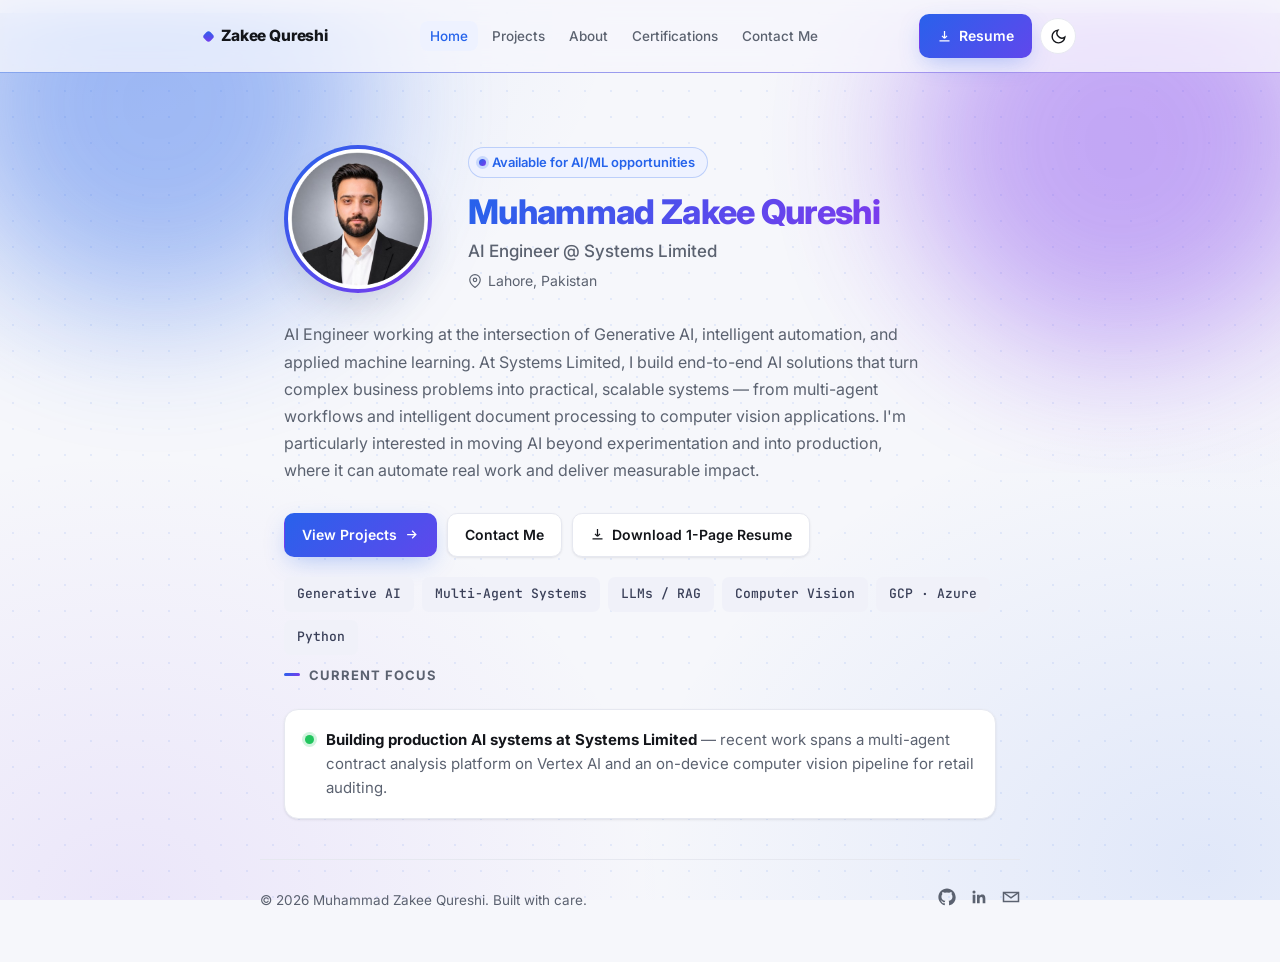
==== index.html @ 6c1849e6 "Initial commit: AI Engineer portfolio site Static site with Home, Projects, About, Certifications, a" ====
<!doctype html>
<html lang="en">
<head>
<meta charset="UTF-8" />
<meta name="viewport" content="width=device-width, initial-scale=1, viewport-fit=cover" />
<title>Muhammad Zakee Qureshi — AI Engineer</title>
<meta name="description" content="AI Engineer specializing in Generative AI, multi-agent systems, and applied machine learning. Portfolio of production AI projects by Muhammad Zakee Qureshi." />
<link rel="icon" href="data:,">
<link rel="preconnect" href="https://fonts.googleapis.com">
<link rel="preconnect" href="https://fonts.gstatic.com" crossorigin>
<link href="https://fonts.googleapis.com/css2?family=Inter:wght@400;500;600;700;800&family=JetBrains+Mono:wght@400;500&display=swap" rel="stylesheet">
<link rel="stylesheet" href="css/style.css" />
<script>
  try {
    var t = localStorage.getItem("theme");
    if (t) document.documentElement.setAttribute("data-theme", t);
  } catch (e) {}
</script>
</head>
<body>

<nav class="nav">
  <div class="nav__inner">
    <a href="index.html" class="nav__brand"><span class="dot"></span>Zakee Qureshi</a>
    <ul class="nav__links" data-nav-links>
      <li><a href="index.html" class="nav__link is-active">Home</a></li>
      <li><a href="projects.html" class="nav__link">Projects</a></li>
      <li><a href="about.html" class="nav__link">About</a></li>
      <li><a href="certifications.html" class="nav__link">Certifications</a></li>
      <li><a href="contact.html" class="nav__link">Contact Me</a></li>
      <li class="nav__cta-mobile">
        <a href="assets/resume.pdf" download class="btn btn-primary" style="width:100%;justify-content:center;">
          <svg viewBox="0 0 24 24" fill="none" stroke="currentColor" stroke-width="2"><path d="M12 3v12m0 0l-4-4m4 4l4-4M4 19h16"/></svg>
          Download Resume
        </a>
      </li>
    </ul>
    <div class="nav__actions">
      <a href="assets/resume.pdf" download class="btn btn-primary nav__resume-btn">
        <svg viewBox="0 0 24 24" fill="none" stroke="currentColor" stroke-width="2"><path d="M12 3v12m0 0l-4-4m4 4l4-4M4 19h16"/></svg>
        <span>Resume</span>
      </a>
      <button class="theme-toggle" data-theme-toggle aria-label="Toggle dark mode">
        <svg class="icon-moon" viewBox="0 0 24 24" fill="none" stroke="currentColor" stroke-width="2"><path d="M21 12.79A9 9 0 1111.21 3 7 7 0 0021 12.79z"/></svg>
        <svg class="icon-sun" viewBox="0 0 24 24" fill="none" stroke="currentColor" stroke-width="2"><circle cx="12" cy="12" r="4"/><path d="M12 2v2m0 16v2M4.93 4.93l1.41 1.41m11.32 11.32l1.41 1.41M2 12h2m16 0h2M4.93 19.07l1.41-1.41M17.66 6.34l1.41-1.41"/></svg>
      </button>
      <button class="nav__toggle" data-nav-toggle aria-label="Toggle menu" aria-expanded="false">
        <svg viewBox="0 0 24 24" fill="none" stroke="currentColor" stroke-width="2"><path d="M4 7h16M4 12h16M4 17h16"/></svg>
      </button>
    </div>
  </div>
</nav>

<main class="wrap">

  <section class="hero">
    <div class="bg-blobs" aria-hidden="true">
      <span class="blob blob--a"></span>
      <span class="blob blob--b"></span>
    </div>
    <div class="hero__grid">
      <span class="hero__photo-wrap">
        <img src="assets/profile.png" alt="Muhammad Zakee Qureshi" class="hero__photo" />
      </span>
      <div>
        <span class="eyebrow">Available for AI/ML opportunities</span>
        <h1>Muhammad Zakee Qureshi</h1>
        <p class="hero__role">AI Engineer @ Systems Limited</p>
        <p class="hero__loc">
          <svg viewBox="0 0 24 24" fill="none" stroke="currentColor" stroke-width="2"><path d="M21 10c0 7-9 13-9 13s-9-6-9-13a9 9 0 0118 0z"/><circle cx="12" cy="10" r="3"/></svg>
          Lahore, Pakistan
        </p>
      </div>
    </div>

    <p class="hero__bio">
      AI Engineer working at the intersection of Generative AI, intelligent automation, and applied
      machine learning. At Systems Limited, I build end-to-end AI solutions that turn complex
      business problems into practical, scalable systems — from multi-agent workflows and
      intelligent document processing to computer vision applications. I'm particularly interested
      in moving AI beyond experimentation and into production, where it can automate real work and
      deliver measurable impact.
    </p>

    <div class="hero__actions">
      <a href="projects.html" class="btn btn-primary">
        View Projects
        <svg viewBox="0 0 24 24" fill="none" stroke="currentColor" stroke-width="2"><path d="M5 12h14m-6-6l6 6-6 6"/></svg>
      </a>
      <a href="contact.html" class="btn btn-outline">Contact Me</a>
      <a href="assets/resume.pdf" download class="btn btn-outline">
        <svg viewBox="0 0 24 24" fill="none" stroke="currentColor" stroke-width="2"><path d="M12 3v12m0 0l-4-4m4 4l4-4M4 19h16"/></svg>
        Download 1-Page Resume
      </a>
    </div>

    <div class="chip-row">
      <span class="chip">Generative AI</span>
      <span class="chip">Multi-Agent Systems</span>
      <span class="chip">LLMs / RAG</span>
      <span class="chip">Computer Vision</span>
      <span class="chip">GCP · Azure</span>
      <span class="chip">Python</span>
    </div>
  </section>

  <section class="section">
    <div class="section__head">
      <h2 class="section__title">Current Focus</h2>
    </div>
    <div class="focus-card reveal">
      <span class="focus-dot"></span>
      <p>
        <strong>Building production AI systems at Systems Limited</strong> — recent work spans a
        multi-agent contract analysis platform on Vertex AI and an on-device computer vision pipeline
        for retail auditing.
      </p>
    </div>
  </section>

</main>

<footer class="footer wrap">
  <p>&copy; <span data-year></span> Muhammad Zakee Qureshi. Built with care.</p>
  <div class="footer__socials">
    <a href="https://github.com/zakee001" target="_blank" rel="noopener" aria-label="GitHub">
      <svg viewBox="0 0 24 24" fill="currentColor"><path d="M12 .5C5.73.5.5 5.73.5 12c0 5.1 3.29 9.42 7.86 10.95.58.1.79-.25.79-.56 0-.27-.01-1.17-.02-2.12-3.2.7-3.88-1.36-3.88-1.36-.52-1.33-1.28-1.68-1.28-1.68-1.04-.71.08-.7.08-.7 1.15.08 1.76 1.18 1.76 1.18 1.03 1.75 2.69 1.25 3.34.96.1-.74.4-1.25.73-1.54-2.56-.29-5.26-1.28-5.26-5.7 0-1.26.45-2.29 1.18-3.1-.12-.29-.51-1.46.11-3.05 0 0 .96-.31 3.15 1.18a10.9 10.9 0 015.73 0c2.19-1.49 3.15-1.18 3.15-1.18.62 1.59.23 2.76.11 3.05.74.81 1.18 1.84 1.18 3.1 0 4.43-2.7 5.4-5.27 5.69.41.36.78 1.08.78 2.17 0 1.57-.01 2.83-.01 3.22 0 .31.2.67.8.56A10.52 10.52 0 0023.5 12c0-6.27-5.23-11.5-11.5-11.5z"/></svg>
    </a>
    <a href="https://www.linkedin.com/in/muhammad-zakee-a6928b1bb/" target="_blank" rel="noopener" aria-label="LinkedIn">
      <svg viewBox="0 0 24 24" fill="currentColor"><path d="M20.45 20.45h-3.56v-5.57c0-1.33-.02-3.04-1.85-3.04-1.86 0-2.14 1.45-2.14 2.94v5.67H9.34V9h3.41v1.56h.05c.48-.9 1.64-1.85 3.37-1.85 3.6 0 4.27 2.37 4.27 5.45v6.29zM5.34 7.43a2.07 2.07 0 11.01-4.14 2.07 2.07 0 01-.01 4.14zM7.12 20.45H3.56V9h3.56v11.45z"/></svg>
    </a>
    <a href="mailto:zakee8979@gmail.com" aria-label="Email">
      <svg viewBox="0 0 24 24" fill="none" stroke="currentColor" stroke-width="2"><path d="M4 4h16v16H4z" opacity="0"/><path d="M22 6l-10 7L2 6"/><path d="M2 6h20v12H2z"/></svg>
    </a>
  </div>
</footer>

<script src="js/script.js"></script>
</body>
</html>
---- css/style.css ----
/* ===== Design tokens ===== */
:root {
  --bg: #f6f7fb;
  --bg-elevated: #ffffff;
  --text: #13151a;
  --text-muted: #5b6270;
  --border: #e6e8f0;
  --accent: #2563eb;
  --accent-2: #7c3aed;
  --accent-soft: #eef2ff;
  --accent-2-soft: #f3ebff;
  --accent-contrast: #ffffff;
  --tag-bg: #f0f1f9;
  --tag-text: #393f58;
  --dot: rgba(37, 99, 235, 0.09);
  --mesh-a: rgba(37, 99, 235, 0.10);
  --mesh-b: rgba(124, 58, 237, 0.09);
  --shadow: 0 1px 2px rgba(16, 24, 40, 0.04), 0 1px 3px rgba(16, 24, 40, 0.06);
  --shadow-lg: 0 10px 15px -3px rgba(30, 41, 90, 0.08), 0 4px 6px -4px rgba(30, 41, 90, 0.08);
  --shadow-xl: 0 20px 40px -12px rgba(30, 41, 90, 0.18);
  --glow: 0 8px 24px -6px rgba(37, 99, 235, 0.35);
  --radius: 14px;
  --max-width: 760px;
  --gradient: linear-gradient(135deg, var(--accent), var(--accent-2));
  --font-sans: "Inter", -apple-system, BlinkMacSystemFont, "Segoe UI", Roboto, Helvetica, Arial, sans-serif;
  --font-mono: "JetBrains Mono", ui-monospace, SFMono-Regular, Menlo, Consolas, monospace;
}

:root[data-theme="dark"] {
  --bg: #090a10;
  --bg-elevated: #14161f;
  --text: #e8eaed;
  --text-muted: #9aa1ae;
  --border: #262a38;
  --accent: #5b9dff;
  --accent-2: #a78bfa;
  --accent-soft: #182240;
  --accent-2-soft: #241c3d;
  --accent-contrast: #0b0d12;
  --tag-bg: #1b1e2c;
  --tag-text: #c3cbdb;
  --dot: rgba(91, 157, 255, 0.09);
  --mesh-a: rgba(91, 157, 255, 0.055);
  --mesh-b: rgba(167, 139, 250, 0.05);
  --shadow: 0 1px 2px rgba(0, 0, 0, 0.3);
  --shadow-lg: 0 10px 20px -6px rgba(0, 0, 0, 0.45);
  --shadow-xl: 0 24px 48px -12px rgba(0, 0, 0, 0.6);
  --glow: 0 8px 28px -6px rgba(91, 157, 255, 0.35);
}

@media (prefers-color-scheme: dark) {
  :root:not([data-theme="light"]) {
    --bg: #090a10;
    --bg-elevated: #14161f;
    --text: #e8eaed;
    --text-muted: #9aa1ae;
    --border: #262a38;
    --accent: #5b9dff;
    --accent-2: #a78bfa;
    --accent-soft: #182240;
    --accent-2-soft: #241c3d;
    --accent-contrast: #0b0d12;
    --tag-bg: #1b1e2c;
    --tag-text: #c3cbdb;
    --dot: rgba(91, 157, 255, 0.09);
    --mesh-a: rgba(91, 157, 255, 0.055);
    --mesh-b: rgba(167, 139, 250, 0.05);
    --shadow: 0 1px 2px rgba(0, 0, 0, 0.3);
    --shadow-lg: 0 10px 20px -6px rgba(0, 0, 0, 0.45);
    --shadow-xl: 0 24px 48px -12px rgba(0, 0, 0, 0.6);
    --glow: 0 8px 28px -6px rgba(91, 157, 255, 0.35);
  }
}

/* ===== Reset ===== */
* { box-sizing: border-box; }
html { -webkit-text-size-adjust: 100%; overflow-x: hidden; }
body {
  margin: 0;
  overflow-x: hidden;
  background-color: var(--bg);
  background-image:
    radial-gradient(var(--dot) 1.4px, transparent 1.4px),
    radial-gradient(ellipse 900px 650px at 6% 0%, var(--mesh-a), transparent 60%),
    radial-gradient(ellipse 800px 650px at 96% 12%, var(--mesh-b), transparent 60%),
    radial-gradient(ellipse 900px 750px at 10% 100%, var(--mesh-b), transparent 60%),
    radial-gradient(ellipse 950px 750px at 94% 96%, var(--mesh-a), transparent 60%);
  background-size: 26px 26px, cover, cover, cover, cover;
  background-repeat: repeat, no-repeat, no-repeat, no-repeat, no-repeat;
  background-attachment: fixed, fixed, fixed, fixed, fixed;
  color: var(--text);
  font-family: var(--font-sans);
  font-size: 16px;
  line-height: 1.6;
  -webkit-font-smoothing: antialiased;
  transition: background-color 0.2s ease, color 0.2s ease;
}
img { max-width: 100%; display: block; }
a { color: inherit; text-decoration: none; }
h1, h2, h3, h4, p, ul, figure { margin: 0; }
ul { padding: 0; list-style: none; }
button { font-family: inherit; cursor: pointer; }

/* ===== Layout shell ===== */
.wrap {
  max-width: var(--max-width);
  margin: 0 auto;
  padding: 0 24px;
}

/* ===== Nav ===== */
.nav {
  position: sticky;
  top: 0;
  z-index: 50;
  isolation: isolate;
  background: color-mix(in srgb, var(--bg) 78%, transparent);
  backdrop-filter: blur(14px) saturate(140%);
  -webkit-backdrop-filter: blur(14px) saturate(140%);
  border-bottom: 1px solid var(--border);
}
.nav::after {
  content: "";
  position: absolute;
  left: 0; right: 0; bottom: -1px;
  height: 1px;
  background: var(--gradient);
  opacity: 0.5;
}
.nav__inner {
  max-width: 920px;
  margin: 0 auto;
  padding: 14px 24px;
  display: flex;
  align-items: center;
  justify-content: space-between;
  gap: 14px;
}
.nav__brand {
  font-weight: 800;
  font-size: 15.5px;
  letter-spacing: -0.01em;
  white-space: nowrap;
  display: flex;
  align-items: center;
  gap: 8px;
}
.nav__brand .dot {
  width: 9px; height: 9px; border-radius: 3px;
  background: var(--gradient);
  flex-shrink: 0;
  transform: rotate(45deg);
}
.nav__links {
  display: flex;
  align-items: center;
  gap: 4px;
}
.nav__link {
  padding: 7px 10px;
  border-radius: 8px;
  font-size: 13.5px;
  font-weight: 500;
  color: var(--text-muted);
  white-space: nowrap;
  transition: color 0.15s ease, background-color 0.15s ease;
}
.nav__link:hover { color: var(--text); background: var(--tag-bg); }
.nav__link.is-active { color: var(--accent); background: var(--accent-soft); }

.nav__actions { display: flex; align-items: center; gap: 8px; }

.theme-toggle {
  width: 36px;
  height: 36px;
  border-radius: 50%;
  border: 1px solid var(--border);
  background: var(--bg-elevated);
  color: var(--text);
  display: flex;
  align-items: center;
  justify-content: center;
  flex-shrink: 0;
}
.theme-toggle svg { width: 17px; height: 17px; }
.theme-toggle .icon-sun { display: none; }
:root[data-theme="dark"] .theme-toggle .icon-moon { display: none; }
:root[data-theme="dark"] .theme-toggle .icon-sun { display: block; }

.btn {
  display: inline-flex;
  align-items: center;
  gap: 7px;
  padding: 10px 17px;
  border-radius: 10px;
  font-size: 14px;
  font-weight: 600;
  border: 1px solid transparent;
  white-space: nowrap;
  transition: transform 0.15s ease, box-shadow 0.15s ease, opacity 0.15s ease, background-color 0.15s ease;
}
.btn-primary {
  background: var(--gradient);
  background-size: 160% 160%;
  background-position: 0% 50%;
  color: var(--accent-contrast);
  box-shadow: var(--glow);
}
.btn-primary:hover { background-position: 100% 50%; transform: translateY(-1px); box-shadow: var(--shadow-xl); }
.btn-primary:active { transform: translateY(0); }
.btn-outline { background: var(--bg-elevated); border-color: var(--border); color: var(--text); box-shadow: var(--shadow); }
.btn-outline:hover { border-color: var(--accent); color: var(--accent); transform: translateY(-1px); box-shadow: var(--shadow-lg); }
.btn svg { width: 15px; height: 15px; }

.nav__toggle {
  display: none;
  width: 36px;
  height: 36px;
  border-radius: 8px;
  border: 1px solid var(--border);
  background: var(--bg-elevated);
  align-items: center;
  justify-content: center;
  color: var(--text);
  transition: border-color 0.15s ease, color 0.15s ease;
}
.nav__toggle:hover { border-color: var(--accent); color: var(--accent); }
.nav__toggle svg { width: 18px; height: 18px; }
.theme-toggle { transition: border-color 0.15s ease, color 0.15s ease, transform 0.15s ease; }
.theme-toggle:hover { border-color: var(--accent); color: var(--accent); transform: rotate(-12deg); }

/* ===== Hero ===== */
.hero {
  position: relative;
  padding: 72px 0 8px;
}
.bg-blobs {
  position: absolute;
  top: -60px;
  left: 50%;
  width: 100vw;
  height: 460px;
  transform: translateX(-50%);
  z-index: -1;
  overflow: hidden;
  pointer-events: none;
}
.blob {
  position: absolute;
  border-radius: 50%;
  filter: blur(70px);
  opacity: 0.38;
  will-change: transform;
}
:root[data-theme="dark"] .blob { opacity: 0.28; }
.blob--a {
  width: 420px; height: 420px;
  background: var(--accent);
  top: -120px; left: -4%;
  animation: float-a 20s ease-in-out infinite;
}
.blob--b {
  width: 420px; height: 420px;
  background: var(--accent-2);
  top: -80px; right: -4%;
  animation: float-b 24s ease-in-out infinite;
}
@keyframes float-a {
  0%, 100% { transform: translate(0, 0) scale(1); }
  50% { transform: translate(40px, 50px) scale(1.08); }
}
@keyframes float-b {
  0%, 100% { transform: translate(0, 0) scale(1); }
  50% { transform: translate(-50px, 30px) scale(1.05); }
}
@media (prefers-reduced-motion: reduce) {
  .blob { animation: none; }
}
.hero__grid {
  display: flex;
  align-items: center;
  gap: 36px;
}
.hero__photo-wrap {
  flex-shrink: 0;
  width: 148px;
  height: 148px;
  border-radius: 50%;
  padding: 4px;
  background: var(--gradient);
  box-shadow: var(--shadow-xl);
}
.hero__photo {
  width: 100%;
  height: 100%;
  border-radius: 50%;
  object-fit: cover;
  display: block;
  border: 3px solid var(--bg-elevated);
  background: var(--bg-elevated);
}
.eyebrow {
  display: inline-flex;
  align-items: center;
  gap: 6px;
  font-size: 13px;
  font-weight: 600;
  color: var(--accent);
  background: var(--accent-soft);
  border: 1px solid color-mix(in srgb, var(--accent) 25%, transparent);
  padding: 4px 12px 4px 10px;
  border-radius: 20px;
  margin-bottom: 14px;
}
.eyebrow::before {
  content: "";
  width: 7px; height: 7px; border-radius: 50%;
  background: var(--gradient);
  box-shadow: 0 0 0 3px color-mix(in srgb, var(--accent) 18%, transparent);
}
.hero h1 {
  font-size: 34px;
  font-weight: 800;
  letter-spacing: -0.02em;
  line-height: 1.2;
  margin-bottom: 6px;
  background: var(--gradient);
  -webkit-background-clip: text;
  background-clip: text;
  color: transparent;
}
.hero__role {
  font-size: 17px;
  color: var(--text-muted);
  font-weight: 500;
  margin-bottom: 4px;
}
.hero__loc {
  font-size: 14px;
  color: var(--text-muted);
  display: flex;
  align-items: center;
  gap: 6px;
}
.hero__loc svg { width: 14px; height: 14px; }

.hero__bio {
  margin-top: 28px;
  font-size: 16px;
  color: var(--text-muted);
  max-width: 64ch;
  line-height: 1.7;
}

.hero__actions {
  margin-top: 28px;
  display: flex;
  flex-wrap: wrap;
  gap: 10px;
}

/* ===== Section ===== */
.section { padding: 40px 0; }
.section + .section { border-top: 1px solid var(--border); }
.hero + .section { padding-top: 2px; }
.section__head {
  display: flex;
  align-items: baseline;
  justify-content: space-between;
  margin-bottom: 24px;
}
.section__title {
  font-size: 13px;
  font-weight: 700;
  text-transform: uppercase;
  letter-spacing: 0.08em;
  color: var(--text-muted);
  display: flex;
  align-items: center;
  gap: 9px;
}
.section__title::before {
  content: "";
  width: 16px; height: 3px; border-radius: 2px;
  background: var(--gradient);
  display: inline-block;
}
.section__link {
  font-size: 14px;
  font-weight: 600;
  color: var(--accent);
}

/* ===== Stack / focus tags on home ===== */
.chip-row {
  display: flex;
  flex-wrap: wrap;
  gap: 8px;
  margin-top: 20px;
}
.chip {
  font-size: 13px;
  font-weight: 500;
  padding: 6px 12px;
  border-radius: 7px;
  background: var(--tag-bg);
  color: var(--tag-text);
  font-family: var(--font-mono);
  border: 1px solid transparent;
  transition: border-color 0.15s ease, color 0.15s ease, transform 0.15s ease;
}
.chip:hover { border-color: var(--accent); color: var(--accent); transform: translateY(-1px); }

/* ===== Current focus card (home) ===== */
.focus-card {
  margin-top: 16px;
  padding: 18px 20px;
  border-radius: var(--radius);
  border: 1px solid var(--border);
  background: var(--bg-elevated);
  box-shadow: var(--shadow);
  font-size: 15px;
  color: var(--text-muted);
  display: flex;
  gap: 12px;
  align-items: flex-start;
}
.focus-card strong { color: var(--text); }
.focus-dot {
  width: 9px; height: 9px; border-radius: 50%;
  background: #22c55e; margin-top: 7px; flex-shrink: 0;
  box-shadow: 0 0 0 3px color-mix(in srgb, #22c55e 20%, transparent);
}

/* ===== Project cards ===== */
.project-list { display: flex; flex-direction: column; gap: 16px; }
.project-card {
  position: relative;
  padding: 24px;
  border-radius: var(--radius);
  border: 1px solid var(--border);
  background: var(--bg-elevated);
  box-shadow: var(--shadow);
  overflow: hidden;
  transition: transform 0.2s ease, box-shadow 0.2s ease, border-color 0.2s ease;
}
.project-card::before {
  content: "";
  position: absolute;
  top: 0; left: 0; right: 0;
  height: 3px;
  background: var(--gradient);
  transform: scaleX(0);
  transform-origin: left;
  transition: transform 0.3s ease;
}
.project-card:hover {
  box-shadow: var(--shadow-xl);
  transform: translateY(-4px);
  border-color: color-mix(in srgb, var(--accent) 30%, var(--border));
}
.project-card:hover::before { transform: scaleX(1); }
.project-card__num {
  font-family: var(--font-mono);
  font-size: 13px;
  font-weight: 700;
  margin-bottom: 8px;
  background: var(--gradient);
  -webkit-background-clip: text;
  background-clip: text;
  color: transparent;
  opacity: 0.85;
}
.project-card h3 {
  font-size: 17px;
  font-weight: 700;
  letter-spacing: -0.01em;
  margin-bottom: 8px;
}
.project-card p {
  font-size: 14.5px;
  color: var(--text-muted);
  line-height: 1.65;
  margin-bottom: 14px;
}
.project-card .chip-row { margin-top: 0; }

/* ===== Timeline (about) ===== */
.timeline { display: flex; flex-direction: column; gap: 0; }
.tl-item {
  position: relative;
  padding: 0 0 28px 28px;
  border-left: 2px solid var(--border);
}
.tl-item:last-child { border-color: transparent; padding-bottom: 0; }
.tl-item::before {
  content: "";
  position: absolute;
  left: -7px; top: 2px;
  width: 12px; height: 12px;
  border-radius: 50%;
  background: var(--gradient);
  border: 3px solid var(--bg);
  box-shadow: 0 0 0 3px color-mix(in srgb, var(--accent) 18%, transparent);
}
.tl-role { font-size: 16px; font-weight: 700; }
.tl-meta {
  font-size: 13.5px;
  color: var(--text-muted);
  margin-top: 2px;
  margin-bottom: 10px;
}
.tl-meta .dot { margin: 0 6px; }
.tl-bullets { display: flex; flex-direction: column; gap: 6px; }
.tl-bullets li {
  font-size: 14.5px;
  color: var(--text-muted);
  line-height: 1.6;
  padding-left: 16px;
  position: relative;
}
.tl-bullets li::before {
  content: "";
  position: absolute;
  left: 0; top: 9px;
  width: 4px; height: 4px;
  border-radius: 50%;
  background: var(--text-muted);
}

/* ===== Skill groups ===== */
.skill-grid {
  display: grid;
  grid-template-columns: 1fr 1fr;
  gap: 20px;
}
.skill-group h4 {
  font-size: 13px;
  font-weight: 700;
  color: var(--text-muted);
  text-transform: uppercase;
  letter-spacing: 0.06em;
  margin-bottom: 10px;
}

/* ===== Cert / edu cards ===== */
.info-card {
  padding: 18px 20px;
  border-radius: var(--radius);
  border: 1px solid var(--border);
  background: var(--bg-elevated);
  box-shadow: var(--shadow);
  transition: transform 0.15s ease, box-shadow 0.15s ease, border-color 0.15s ease;
}
.info-card:hover { box-shadow: var(--shadow-lg); transform: translateY(-2px); border-color: color-mix(in srgb, var(--accent) 25%, var(--border)); }
.info-card + .info-card { margin-top: 12px; }
.info-card h4 { font-size: 15px; font-weight: 700; margin-bottom: 3px; }
.info-card p { font-size: 13.5px; color: var(--text-muted); }

/* ===== Certifications grid ===== */
.cert-grid {
  display: flex;
  flex-direction: column;
  gap: 12px;
}
.cert-card {
  display: flex;
  align-items: center;
  gap: 16px;
  padding: 12px 16px;
  border-radius: var(--radius);
  border: 1px solid var(--border);
  background: var(--bg-elevated);
  box-shadow: var(--shadow);
  cursor: pointer;
  transition: transform 0.2s ease, box-shadow 0.2s ease, border-color 0.2s ease;
}
.cert-card:hover {
  transform: translateY(-2px);
  box-shadow: var(--shadow-lg);
  border-color: color-mix(in srgb, var(--accent) 30%, var(--border));
}
.cert-card__thumb {
  position: relative;
  width: 60px;
  height: 60px;
  border-radius: 10px;
  overflow: hidden;
  background: var(--tag-bg);
  flex-shrink: 0;
}
.cert-card__thumb img {
  width: 100%; height: 100%;
  object-fit: cover;
  object-position: top;
  transition: transform 0.3s ease;
}
.cert-card:hover .cert-card__thumb img { transform: scale(1.1); }
.cert-card__body { flex: 1; min-width: 0; }
.cert-card__body h4 {
  font-size: 15px; font-weight: 700; margin-bottom: 3px; line-height: 1.4;
  overflow: hidden; text-overflow: ellipsis; white-space: nowrap;
}
.cert-card__meta { font-size: 13px; color: var(--text-muted); display: flex; align-items: center; gap: 6px; flex-wrap: wrap; }
.cert-card__meta .dot { width: 3px; height: 3px; border-radius: 50%; background: var(--text-muted); }
.cert-card__zoom {
  flex-shrink: 0;
  width: 34px; height: 34px;
  border-radius: 50%;
  background: var(--accent-soft);
  display: flex; align-items: center; justify-content: center;
  color: var(--accent);
  transition: background-color 0.2s ease, transform 0.2s ease;
}
.cert-card:hover .cert-card__zoom { background: var(--gradient); color: var(--accent-contrast); transform: scale(1.08); }
.cert-card__zoom svg { width: 15px; height: 15px; }

/* ===== Lightbox modal ===== */
.lightbox {
  position: fixed;
  inset: 0;
  z-index: 100;
  display: none;
  align-items: center;
  justify-content: center;
  padding: 24px;
  background: rgba(8, 10, 16, 0.78);
  backdrop-filter: blur(6px);
}
.lightbox.is-open { display: flex; }
.lightbox__panel {
  position: relative;
  max-width: min(880px, 100%);
  max-height: 88vh;
  background: var(--bg-elevated);
  border-radius: 16px;
  overflow: hidden;
  box-shadow: var(--shadow-xl);
}
.lightbox__panel img { max-height: 76vh; width: auto; max-width: 100%; margin: 0 auto; display: block; }
.lightbox__caption { padding: 14px 20px; border-top: 1px solid var(--border); }
.lightbox__caption h4 { font-size: 14.5px; font-weight: 700; }
.lightbox__caption p { font-size: 12.5px; color: var(--text-muted); margin-top: 2px; }
.lightbox__close {
  position: absolute;
  top: 12px; right: 12px;
  width: 36px; height: 36px;
  border-radius: 50%;
  border: none;
  background: rgba(10, 12, 18, 0.55);
  color: #fff;
  display: flex; align-items: center; justify-content: center;
  backdrop-filter: blur(4px);
}
.lightbox__close svg { width: 17px; height: 17px; }
.lightbox__close:hover { background: rgba(10, 12, 18, 0.8); }

/* ===== Scroll reveal ===== */
.reveal {
  opacity: 0;
  transform: translateY(18px);
  transition: opacity 0.6s ease, transform 0.6s ease;
}
.reveal.is-visible { opacity: 1; transform: translateY(0); }
@media (prefers-reduced-motion: reduce) {
  .reveal { opacity: 1; transform: none; transition: none; }
}

/* ===== Contact ===== */
.contact-grid {
  display: grid;
  grid-template-columns: 1fr 1fr;
  gap: 14px;
  margin-top: 8px;
}
.contact-card {
  display: flex;
  align-items: center;
  gap: 14px;
  padding: 18px;
  border-radius: var(--radius);
  border: 1px solid var(--border);
  background: var(--bg-elevated);
  box-shadow: var(--shadow);
  transition: transform 0.15s ease, box-shadow 0.15s ease, border-color 0.15s ease;
}
.contact-card:hover {
  box-shadow: var(--shadow-xl);
  transform: translateY(-3px);
  border-color: color-mix(in srgb, var(--accent) 25%, var(--border));
}
.contact-card__icon {
  width: 42px; height: 42px;
  border-radius: 10px;
  background: var(--accent-soft);
  color: var(--accent);
  display: flex; align-items: center; justify-content: center;
  flex-shrink: 0;
}
.contact-card:nth-child(2n) .contact-card__icon {
  background: var(--accent-2-soft);
  color: var(--accent-2);
}
.contact-card__icon svg { width: 20px; height: 20px; }
.contact-card__label { font-size: 12.5px; color: var(--text-muted); margin-bottom: 2px; }
.contact-card__value { font-size: 14.5px; font-weight: 600; word-break: break-word; }

.contact-form {
  margin-top: 32px;
  display: flex;
  flex-direction: column;
  gap: 14px;
}
.form-row { display: grid; grid-template-columns: 1fr 1fr; gap: 14px; }
.field { display: flex; flex-direction: column; gap: 6px; }
.field label { font-size: 13px; font-weight: 600; color: var(--text-muted); }
.field input, .field textarea {
  font-family: inherit;
  font-size: 14.5px;
  padding: 11px 13px;
  border-radius: 9px;
  border: 1px solid var(--border);
  background: var(--bg-elevated);
  color: var(--text);
  outline: none;
  transition: border-color 0.15s ease;
}
.field input:focus, .field textarea:focus { border-color: var(--accent); }
.field textarea { resize: vertical; min-height: 110px; }
.form-note { font-size: 13px; color: var(--text-muted); margin-top: -4px; }

/* ===== Footer ===== */
.footer {
  border-top: 1px solid var(--border);
  padding: 28px 0 48px;
  display: flex;
  align-items: center;
  justify-content: space-between;
  flex-wrap: wrap;
  gap: 12px;
}
.footer p { font-size: 13.5px; color: var(--text-muted); }
.footer__socials { display: flex; gap: 14px; }
.footer__socials a { color: var(--text-muted); }
.footer__socials a:hover { color: var(--accent); }
.footer__socials svg { width: 18px; height: 18px; }

/* ===== Page header (non-home pages) ===== */
.page-head { padding: 48px 0 8px; }
.page-head h1 { font-size: 28px; font-weight: 800; letter-spacing: -0.02em; margin-bottom: 8px; }
.page-head p { color: var(--text-muted); font-size: 15.5px; }

/* ===== Mobile ===== */
@media (max-width: 760px) {
  .nav__links {
    display: none;
    position: absolute;
    top: 100%;
    left: 0;
    right: 0;
    flex-direction: column;
    background: var(--bg-elevated);
    border-bottom: 1px solid var(--border);
    padding: 10px 16px 16px;
    gap: 2px;
    box-shadow: var(--shadow-lg);
  }
  .nav__links.is-open { display: flex; }
  .nav__link { padding: 11px 10px; width: 100%; }
  .nav__toggle { display: flex; }
  .nav__cta-mobile { display: block !important; margin-top: 6px; }
  .nav__resume-btn { display: none; }

  .hero { padding: 40px 0 28px; }
  .hero__grid { flex-direction: column; align-items: flex-start; gap: 20px; }
  .hero__photo-wrap { width: 108px; height: 108px; padding: 3px; }
  .hero h1 { font-size: 26px; }
  .hero__bio { font-size: 15px; }
  .hero__actions .btn { flex: 1 1 auto; justify-content: center; }

  .contact-grid { grid-template-columns: 1fr; }
  .skill-grid { grid-template-columns: 1fr; }
  .form-row { grid-template-columns: 1fr; }

  .wrap, .nav__inner { padding-left: 18px; padding-right: 18px; }
}

.nav__cta-mobile { display: none; }

/* Utility */
.visually-hidden {
  position: absolute; width: 1px; height: 1px;
  overflow: hidden; clip: rect(0,0,0,0); white-space: nowrap;
}
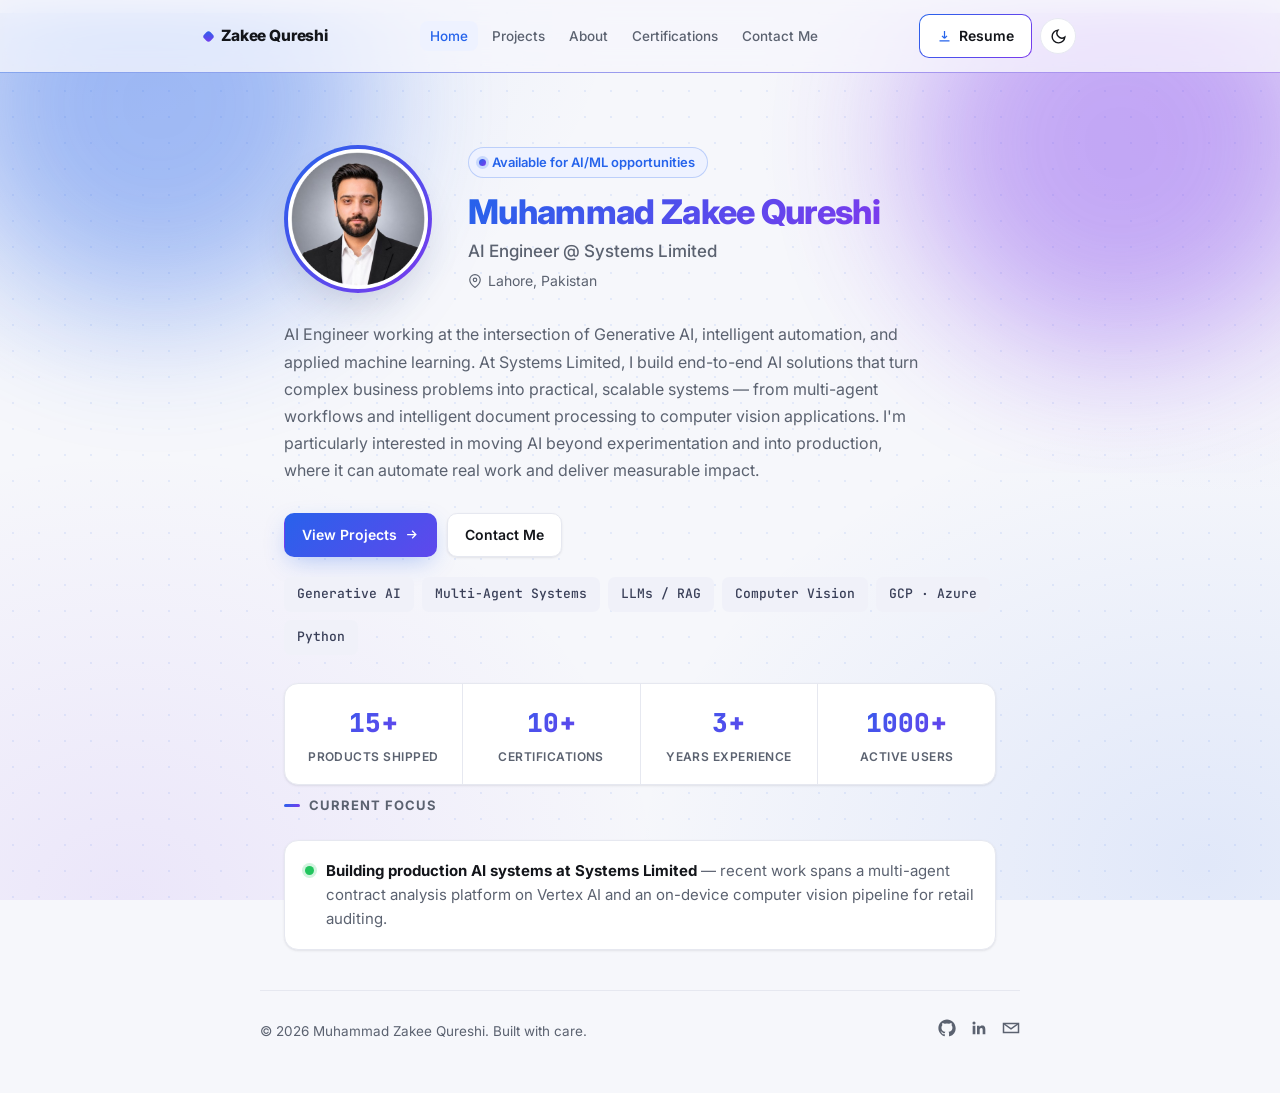
==== commit 3e961b30: "Update portfolio with latest changes and certificates" ====
--- a/index.html
+++ b/index.html
@@ -5,7 +5,10 @@
 <meta name="viewport" content="width=device-width, initial-scale=1, viewport-fit=cover" />
 <title>Muhammad Zakee Qureshi — AI Engineer</title>
 <meta name="description" content="AI Engineer specializing in Generative AI, multi-agent systems, and applied machine learning. Portfolio of production AI projects by Muhammad Zakee Qureshi." />
-<link rel="icon" href="data:,">
+<link rel="icon" type="image/png" sizes="32x32" href="assets/favicon-32.png">
+<link rel="icon" type="image/png" sizes="16x16" href="assets/favicon-16.png">
+<link rel="shortcut icon" href="assets/favicon.ico">
+<link rel="apple-touch-icon" sizes="180x180" href="assets/apple-touch-icon.png">
 <link rel="preconnect" href="https://fonts.googleapis.com">
 <link rel="preconnect" href="https://fonts.gstatic.com" crossorigin>
 <link href="https://fonts.googleapis.com/css2?family=Inter:wght@400;500;600;700;800&family=JetBrains+Mono:wght@400;500&display=swap" rel="stylesheet">
@@ -23,6 +26,12 @@
   <div class="nav__inner">
     <a href="index.html" class="nav__brand"><span class="dot"></span>Zakee Qureshi</a>
     <ul class="nav__links" data-nav-links>
+      <li class="nav__drawer-head">
+        <span class="nav__drawer-title"><span class="dot"></span>Menu</span>
+        <button class="nav__drawer-close" data-nav-close aria-label="Close menu">
+          <svg viewBox="0 0 24 24" fill="none" stroke="currentColor" stroke-width="2"><path d="M18 6L6 18M6 6l12 12"/></svg>
+        </button>
+      </li>
       <li><a href="index.html" class="nav__link is-active">Home</a></li>
       <li><a href="projects.html" class="nav__link">Projects</a></li>
       <li><a href="about.html" class="nav__link">About</a></li>
@@ -36,7 +45,7 @@
       </li>
     </ul>
     <div class="nav__actions">
-      <a href="assets/resume.pdf" download class="btn btn-primary nav__resume-btn">
+      <a href="assets/resume.pdf" download class="btn btn-resume nav__resume-btn">
         <svg viewBox="0 0 24 24" fill="none" stroke="currentColor" stroke-width="2"><path d="M12 3v12m0 0l-4-4m4 4l4-4M4 19h16"/></svg>
         <span>Resume</span>
       </a>
@@ -50,6 +59,7 @@
     </div>
   </div>
 </nav>
+<div class="nav__backdrop" data-nav-backdrop></div>
 
 <main class="wrap">
 
@@ -88,10 +98,6 @@
         <svg viewBox="0 0 24 24" fill="none" stroke="currentColor" stroke-width="2"><path d="M5 12h14m-6-6l6 6-6 6"/></svg>
       </a>
       <a href="contact.html" class="btn btn-outline">Contact Me</a>
-      <a href="assets/resume.pdf" download class="btn btn-outline">
-        <svg viewBox="0 0 24 24" fill="none" stroke="currentColor" stroke-width="2"><path d="M12 3v12m0 0l-4-4m4 4l4-4M4 19h16"/></svg>
-        Download 1-Page Resume
-      </a>
     </div>
 
     <div class="chip-row">
@@ -101,6 +107,25 @@
       <span class="chip">Computer Vision</span>
       <span class="chip">GCP · Azure</span>
       <span class="chip">Python</span>
+    </div>
+
+    <div class="stat-row">
+      <div class="stat">
+        <div class="stat__num-row"><span data-countup="15">0</span><span>+</span></div>
+        <span class="stat__label">Products Shipped</span>
+      </div>
+      <div class="stat">
+        <div class="stat__num-row"><span data-countup="10">0</span><span>+</span></div>
+        <span class="stat__label">Certifications</span>
+      </div>
+      <div class="stat">
+        <div class="stat__num-row"><span data-countup="3">0</span><span>+</span></div>
+        <span class="stat__label">Years Experience</span>
+      </div>
+      <div class="stat">
+        <div class="stat__num-row"><span data-countup="1000">0</span><span>+</span></div>
+        <span class="stat__label">Active Users</span>
+      </div>
     </div>
   </section>
 
--- a/css/style.css
+++ b/css/style.css
@@ -94,6 +94,11 @@
   line-height: 1.6;
   -webkit-font-smoothing: antialiased;
   transition: background-color 0.2s ease, color 0.2s ease;
+  animation: page-fade-in 0.5s ease;
+}
+@keyframes page-fade-in {
+  from { opacity: 0; }
+  to { opacity: 1; }
 }
 img { max-width: 100%; display: block; }
 a { color: inherit; text-decoration: none; }
@@ -101,6 +106,42 @@
 ul { padding: 0; list-style: none; }
 button { font-family: inherit; cursor: pointer; }
 
+/* ===== Scroll progress bar ===== */
+.scroll-progress {
+  position: fixed;
+  top: 0; left: 0;
+  height: 3px;
+  width: 0%;
+  background: var(--gradient);
+  z-index: 260;
+  transition: width 0.1s ease-out;
+}
+
+/* ===== Back to top ===== */
+.back-to-top {
+  position: fixed;
+  right: 20px; bottom: 20px;
+  width: 44px; height: 44px;
+  border-radius: 50%;
+  border: none;
+  background: var(--gradient);
+  color: #fff;
+  display: flex; align-items: center; justify-content: center;
+  box-shadow: var(--shadow-xl);
+  opacity: 0;
+  pointer-events: none;
+  transform: translateY(10px) scale(0.9);
+  transition: opacity 0.25s ease, transform 0.25s ease;
+  z-index: 240;
+  cursor: pointer;
+}
+.back-to-top.is-visible { opacity: 1; pointer-events: auto; transform: translateY(0) scale(1); }
+.back-to-top:hover { transform: translateY(-2px) scale(1.04); }
+.back-to-top svg { width: 19px; height: 19px; }
+@media (max-width: 760px) {
+  .back-to-top { right: 16px; bottom: 16px; width: 40px; height: 40px; }
+}
+
 /* ===== Layout shell ===== */
 .wrap {
   max-width: var(--max-width);
@@ -112,12 +153,18 @@
 .nav {
   position: sticky;
   top: 0;
-  z-index: 50;
+  z-index: 250;
   isolation: isolate;
+  border-bottom: 1px solid var(--border);
+}
+.nav::before {
+  content: "";
+  position: absolute;
+  inset: 0;
+  z-index: -1;
   background: color-mix(in srgb, var(--bg) 78%, transparent);
   backdrop-filter: blur(14px) saturate(140%);
   -webkit-backdrop-filter: blur(14px) saturate(140%);
-  border-bottom: 1px solid var(--border);
 }
 .nav::after {
   content: "";
@@ -188,6 +235,7 @@
 :root[data-theme="dark"] .theme-toggle .icon-sun { display: block; }
 
 .btn {
+  position: relative;
   display: inline-flex;
   align-items: center;
   gap: 7px;
@@ -197,6 +245,7 @@
   font-weight: 600;
   border: 1px solid transparent;
   white-space: nowrap;
+  overflow: hidden;
   transition: transform 0.15s ease, box-shadow 0.15s ease, opacity 0.15s ease, background-color 0.15s ease;
 }
 .btn-primary {
@@ -208,9 +257,33 @@
 }
 .btn-primary:hover { background-position: 100% 50%; transform: translateY(-1px); box-shadow: var(--shadow-xl); }
 .btn-primary:active { transform: translateY(0); }
+.btn-primary::after {
+  content: "";
+  position: absolute;
+  top: 0; left: -60%;
+  width: 35%; height: 100%;
+  background: linear-gradient(120deg, transparent, rgba(255, 255, 255, 0.4), transparent);
+  transform: skewX(-20deg);
+  transition: left 0.65s ease;
+  pointer-events: none;
+}
+.btn-primary:hover::after { left: 130%; }
 .btn-outline { background: var(--bg-elevated); border-color: var(--border); color: var(--text); box-shadow: var(--shadow); }
 .btn-outline:hover { border-color: var(--accent); color: var(--accent); transform: translateY(-1px); box-shadow: var(--shadow-lg); }
 .btn svg { width: 15px; height: 15px; }
+
+.btn-resume {
+  background: linear-gradient(var(--bg-elevated), var(--bg-elevated)) padding-box,
+              var(--gradient) border-box;
+  border: 1.5px solid transparent;
+  color: var(--text);
+}
+.btn-resume svg { color: var(--accent); }
+.btn-resume:hover {
+  transform: translateY(-1px);
+  box-shadow: var(--glow);
+}
+.btn-resume:hover span { background: var(--gradient); -webkit-background-clip: text; background-clip: text; color: transparent; }
 
 .nav__toggle {
   display: none;
@@ -276,6 +349,22 @@
 @media (prefers-reduced-motion: reduce) {
   .blob { animation: none; }
 }
+
+@keyframes hero-fade-up {
+  from { opacity: 0; transform: translateY(16px); }
+  to { opacity: 1; transform: translateY(0); }
+}
+.hero > .hero__grid { animation: hero-fade-up 0.7s ease both; }
+.hero > .hero__bio { animation: hero-fade-up 0.7s ease both 0.12s; }
+.hero > .hero__actions { animation: hero-fade-up 0.7s ease both 0.22s; }
+.hero > .chip-row { animation: hero-fade-up 0.7s ease both 0.32s; }
+.hero > .stat-row { animation: hero-fade-up 0.7s ease both 0.4s; }
+@media (prefers-reduced-motion: reduce) {
+  .hero > .hero__grid, .hero > .hero__bio, .hero > .hero__actions, .hero > .chip-row, .hero > .stat-row {
+    animation: none;
+  }
+}
+
 .hero__grid {
   display: flex;
   align-items: center;
@@ -410,6 +499,73 @@
   transition: border-color 0.15s ease, color 0.15s ease, transform 0.15s ease;
 }
 .chip:hover { border-color: var(--accent); color: var(--accent); transform: translateY(-1px); }
+
+/* ===== Stats row (home) ===== */
+.stat-row {
+  margin-top: 28px;
+  display: flex;
+  flex-wrap: wrap;
+  gap: 0;
+  border-radius: var(--radius);
+  border: 1px solid var(--border);
+  background: var(--bg-elevated);
+  box-shadow: var(--shadow);
+  overflow: hidden;
+}
+.stat {
+  flex: 1 1 0;
+  min-width: 120px;
+  text-align: center;
+  padding: 18px 10px;
+  border-right: 1px solid var(--border);
+}
+.stat:last-child { border-right: none; }
+.stat__num-row {
+  display: flex;
+  align-items: baseline;
+  justify-content: center;
+  gap: 1px;
+  font-family: var(--font-mono);
+  font-weight: 800;
+  font-size: 26px;
+  background: var(--gradient);
+  -webkit-background-clip: text;
+  background-clip: text;
+  color: transparent;
+}
+.stat__label {
+  display: block;
+  margin-top: 4px;
+  font-size: 12px;
+  font-weight: 600;
+  color: var(--text-muted);
+  text-transform: uppercase;
+  letter-spacing: 0.04em;
+}
+@media (max-width: 760px) {
+  .stat { min-width: 44%; border-bottom: 1px solid var(--border); }
+  .stat:nth-child(2n) { border-right: none; }
+  .stat:nth-last-child(-n+2) { border-bottom: none; }
+  .stat__num-row { font-size: 22px; }
+}
+
+/* ===== Card cursor glow ===== */
+.project-card, .cert-card, .contact-card, .info-card {
+  position: relative;
+}
+.project-card::after, .cert-card::after, .contact-card::after, .info-card::after {
+  content: "";
+  position: absolute;
+  inset: 0;
+  z-index: -1;
+  opacity: 0;
+  border-radius: inherit;
+  background: radial-gradient(240px circle at var(--mx, 50%) var(--my, 50%), color-mix(in srgb, var(--accent) 16%, transparent), transparent 70%);
+  transition: opacity 0.3s ease;
+}
+.project-card:hover::after, .cert-card:hover::after, .contact-card:hover::after, .info-card:hover::after {
+  opacity: 1;
+}
 
 /* ===== Current focus card (home) ===== */
 .focus-card {
@@ -485,6 +641,14 @@
 }
 .project-card .chip-row { margin-top: 0; }
 
+/* Emphasized metrics/achievements */
+.project-card p strong,
+.tl-bullets li strong,
+.hero__bio strong {
+  color: var(--accent);
+  font-weight: 700;
+}
+
 /* ===== Timeline (about) ===== */
 .timeline { display: flex; flex-direction: column; gap: 0; }
 .tl-item {
@@ -619,7 +783,7 @@
 .lightbox {
   position: fixed;
   inset: 0;
-  z-index: 100;
+  z-index: 300;
   display: none;
   align-items: center;
   justify-content: center;
@@ -655,6 +819,89 @@
 .lightbox__close svg { width: 17px; height: 17px; }
 .lightbox__close:hover { background: rgba(10, 12, 18, 0.8); }
 
+/* ===== Vertical timeline (projects & certifications) ===== */
+.vtimeline {
+  display: flex;
+  flex-direction: column;
+  gap: 22px;
+}
+.vtimeline__item {
+  display: flex;
+  align-items: stretch;
+  gap: 16px;
+}
+.vtimeline__label {
+  width: 86px;
+  flex-shrink: 0;
+  text-align: right;
+  padding-top: 13px;
+  font-family: var(--font-mono);
+  font-size: 12.5px;
+  font-weight: 700;
+  line-height: 1.3;
+  color: var(--text-muted);
+}
+.vtimeline__label span {
+  display: block;
+  background: var(--gradient);
+  -webkit-background-clip: text;
+  background-clip: text;
+  color: transparent;
+}
+.vtimeline__rail {
+  position: relative;
+  width: 24px;
+  flex-shrink: 0;
+}
+.vtimeline__dot {
+  position: absolute;
+  top: 14px;
+  left: 50%;
+  transform: translateX(-50%);
+  width: 13px;
+  height: 13px;
+  border-radius: 50%;
+  background: var(--gradient);
+  box-shadow: 0 0 0 4px var(--bg), 0 0 10px -2px color-mix(in srgb, var(--accent) 60%, transparent);
+  z-index: 1;
+  animation: dot-pulse 2.6s ease-in-out infinite;
+}
+@keyframes dot-pulse {
+  0%, 100% { box-shadow: 0 0 0 4px var(--bg), 0 0 8px -2px color-mix(in srgb, var(--accent) 55%, transparent); }
+  50% { box-shadow: 0 0 0 4px var(--bg), 0 0 16px 1px color-mix(in srgb, var(--accent) 80%, transparent); }
+}
+@media (prefers-reduced-motion: reduce) {
+  .vtimeline__dot { animation: none; }
+}
+.vtimeline__rail::after {
+  content: "";
+  position: absolute;
+  top: 14px;
+  bottom: -22px;
+  left: 50%;
+  width: 2px;
+  background: var(--border);
+  transform: translateX(-50%);
+  z-index: 0;
+}
+.vtimeline__item:last-child .vtimeline__rail::after { display: none; }
+.vtimeline__content { flex: 1; min-width: 0; }
+
+@media (max-width: 760px) {
+  .vtimeline__item { flex-wrap: wrap; gap: 4px 10px; }
+  .vtimeline__label {
+    flex: 0 0 100%;
+    width: auto;
+    text-align: left;
+    padding-top: 0;
+    font-size: 11px;
+    display: flex;
+    gap: 5px;
+  }
+  .vtimeline__label span { display: inline; }
+  .vtimeline__rail { width: 20px; }
+}
+
 /* ===== Scroll reveal ===== */
 .reveal {
   opacity: 0;
@@ -752,23 +999,92 @@
 
 /* ===== Mobile ===== */
 @media (max-width: 760px) {
+  .nav__backdrop {
+    position: fixed;
+    inset: 0;
+    background: rgba(8, 10, 18, 0.55);
+    backdrop-filter: blur(2px);
+    z-index: 190;
+    opacity: 0;
+    pointer-events: none;
+    transition: opacity 0.25s ease;
+  }
+  .nav__backdrop.is-open { opacity: 1; pointer-events: auto; }
+
   .nav__links {
-    display: none;
-    position: absolute;
-    top: 100%;
-    left: 0;
+    position: fixed;
+    top: 0;
     right: 0;
+    bottom: 0;
+    width: min(82vw, 300px);
+    display: flex;
     flex-direction: column;
     background: var(--bg-elevated);
+    border-left: 1px solid var(--border);
+    box-shadow: var(--shadow-xl);
+    padding: 18px 18px 24px;
+    gap: 2px;
+    z-index: 200;
+    transform: translateX(100%);
+    transition: transform 0.3s cubic-bezier(.4,0,.2,1);
+    overflow-y: auto;
+  }
+  .nav__links.is-open { transform: translateX(0); }
+
+  .nav__drawer-head {
+    position: relative;
+    display: flex;
+    align-items: center;
+    padding: 2px 44px 14px 0;
+    margin-bottom: 10px;
     border-bottom: 1px solid var(--border);
-    padding: 10px 16px 16px;
-    gap: 2px;
-    box-shadow: var(--shadow-lg);
   }
-  .nav__links.is-open { display: flex; }
-  .nav__link { padding: 11px 10px; width: 100%; }
+  .nav__drawer-title {
+    font-weight: 800;
+    font-size: 15px;
+    display: flex;
+    align-items: center;
+    gap: 8px;
+  }
+  .nav__drawer-title .dot {
+    width: 9px; height: 9px; border-radius: 3px;
+    background: var(--gradient);
+    transform: rotate(45deg);
+    flex-shrink: 0;
+  }
+  .nav__drawer-close {
+    position: absolute;
+    top: -2px;
+    right: 0;
+    width: 32px; height: 32px;
+    border-radius: 50%;
+    border: 1px solid var(--border);
+    background: var(--bg-elevated);
+    color: var(--text-muted);
+    display: flex; align-items: center; justify-content: center;
+    flex-shrink: 0;
+    transition: border-color 0.15s ease, color 0.15s ease, background-color 0.15s ease;
+  }
+  .nav__drawer-close:hover {
+    border-color: var(--accent);
+    color: var(--accent);
+    background: var(--accent-soft);
+  }
+  .nav__drawer-close svg { width: 15px; height: 15px; }
+
+  .nav__link {
+    padding: 13px 12px;
+    width: 100%;
+    font-size: 15px;
+    border-radius: 10px;
+  }
   .nav__toggle { display: flex; }
-  .nav__cta-mobile { display: block !important; margin-top: 6px; }
+  .nav__cta-mobile {
+    display: block !important;
+    margin-top: auto;
+    padding-top: 16px;
+    border-top: 1px solid var(--border);
+  }
   .nav__resume-btn { display: none; }
 
   .hero { padding: 40px 0 28px; }
@@ -786,6 +1102,9 @@
 }
 
 .nav__cta-mobile { display: none; }
+@media (min-width: 761px) {
+  .nav__drawer-head { display: none; }
+}
 
 /* Utility */
 .visually-hidden {
